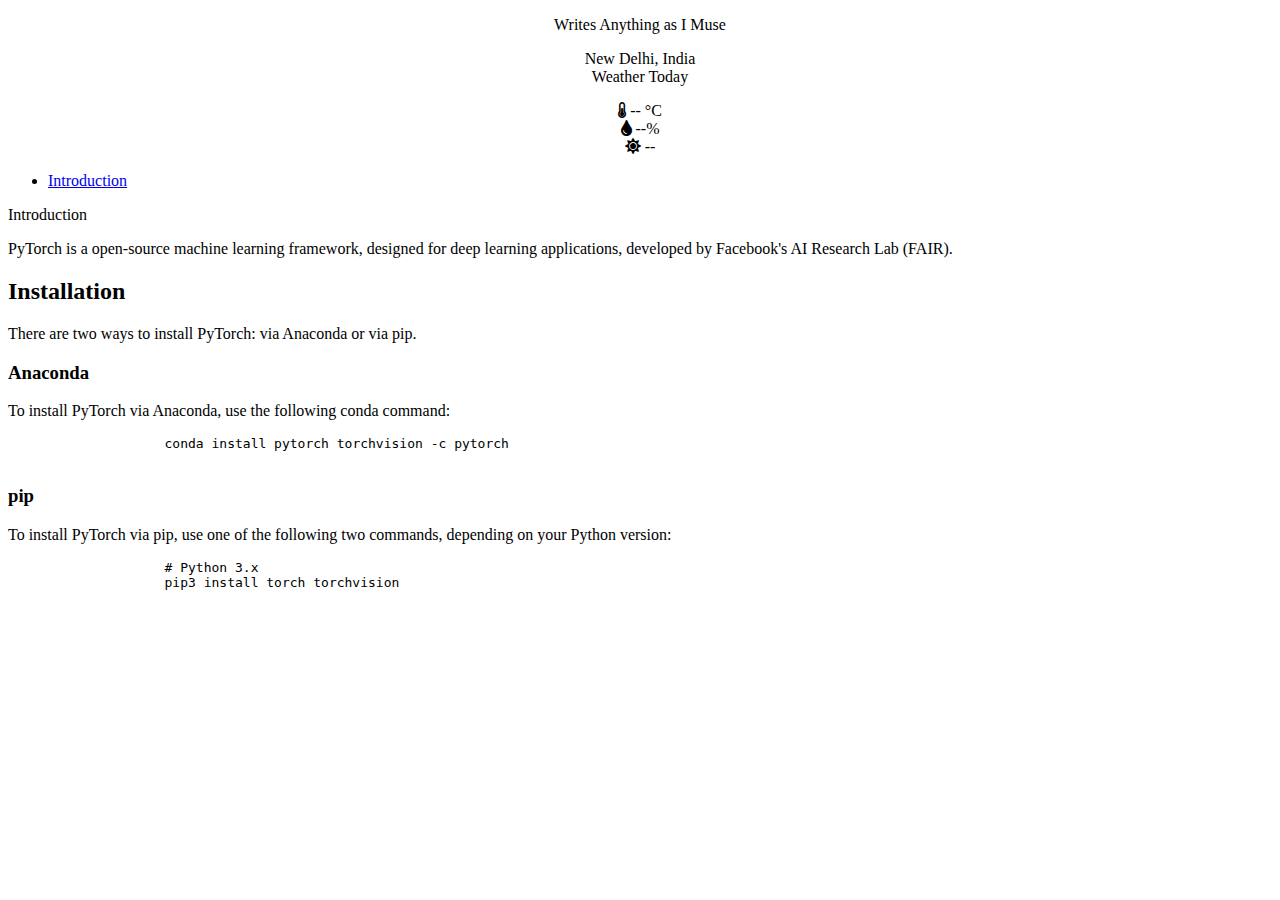
==== pytorch_framework/pytorch_framework.html @ c01683e1 "updates" ====
<!DOCTYPE html>  

<html>  
   <head> 
      <meta charset = "utf-8"> 
      <title>AMAR AGNIHOTRI's Diary</title> 
      <link rel="stylesheet" href="styles.css">
      <link rel="stylesheet" href="https://cdnjs.cloudflare.com/ajax/libs/font-awesome/5.15.3/css/all.min.css">
      <script src="src/js/weather.js"></script>
   </head> 
  
   <body> 
      <main id="main-doc">
      <nav id="navbar">
      <header roll="banner">
         <p align="center">Writes Anything as I Muse</p>
         <p align="center">New Delhi, India <br> Weather Today</p>
           <div align="center" id="weather-info">
             <div id="temperature">
               <i class="fas fa-thermometer-half"></i>
               <span id="temp-value">--</span> &deg;C
             </div>
             <div id="humidity">
               <i class="fas fa-tint"></i>
               <span id="humidity-value">--</span>%
             </div>
             <div id="weather-description">
               <i class="fas fa-sun"></i>
               <span id="weather-desc-value">--</span>
             </div>
           </div>
         </header>
      <ul>
        <li><a class="nav-link" href="#Introduction">Introduction</a></li>
      </ul>
    </nav>
      <article> 
         <section> 
            <p></p>
         </section> 
      </article> 
      <section class="main-section" id="Introduction">
        <header>Introduction</header>
        <article>
            <p>
            PyTorch is a open-source machine learning framework, designed for deep learning applications, developed by Facebook's AI Research Lab (FAIR). 
            </p>
            <h2>Installation</h2>
            <p>There are two ways to install PyTorch: via Anaconda or via pip.</p>
            <h3>Anaconda</h3>
                <p>To install PyTorch via Anaconda, use the following conda command:</p>
                <pre>
                    <code>conda install pytorch torchvision -c pytorch</code>
                </pre>
            <h3>pip</h3>
                <p>To install PyTorch via pip, use one of the following two commands, depending on your Python version:</p>
                <pre>
                    <code># Python 3.x
                    pip3 install torch torchvision</code>
                </pre>
        </article>
      </section>
      
      
      
      
      <aside> 
         <p></p> 
      </aside> 
   
      <footer> 
         <p></p> 
      </footer> 
    </main>
   </body> 
</html>
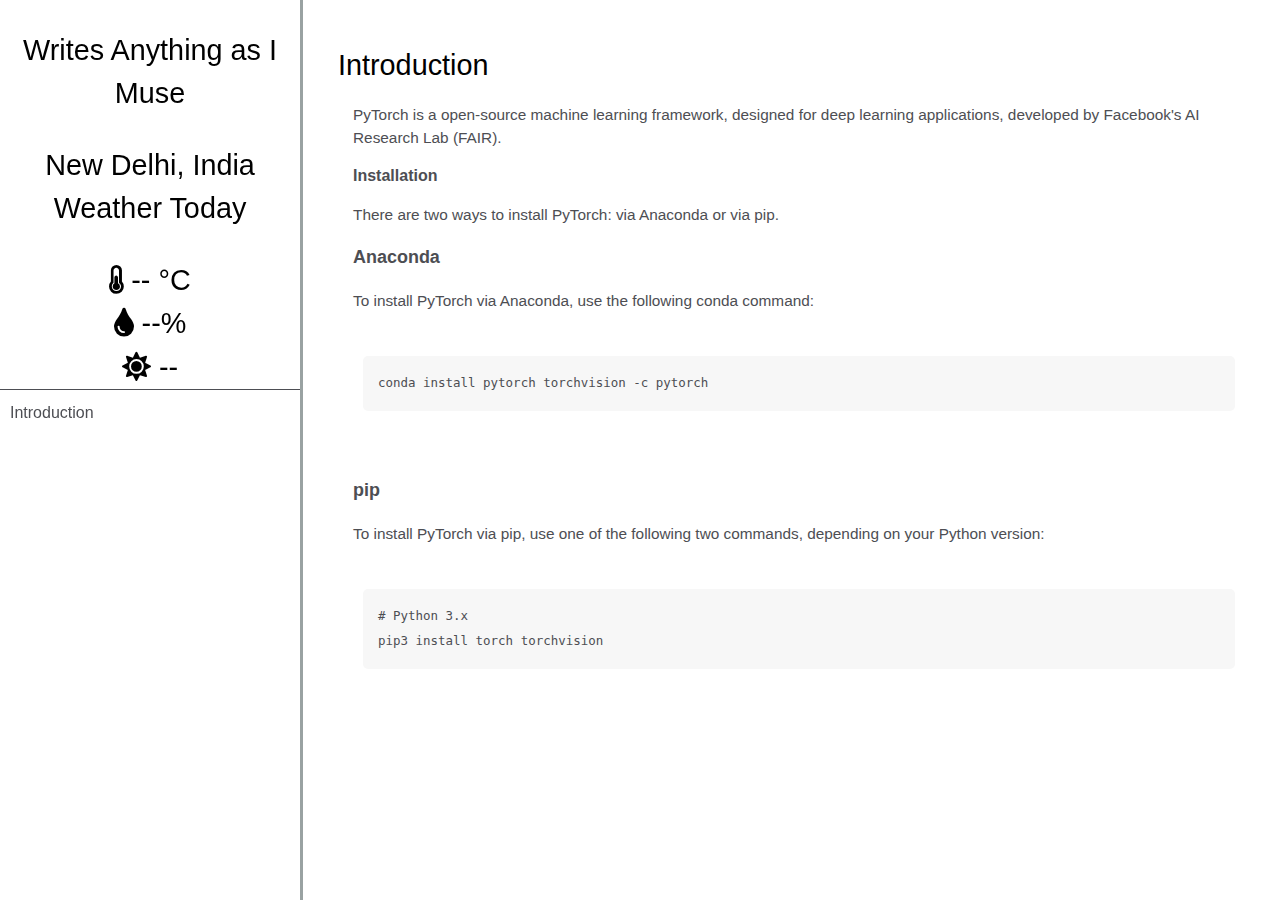
==== commit 07edd2ff: "updates" ====
--- a/pytorch_framework/pytorch_framework.html
+++ b/pytorch_framework/pytorch_framework.html
@@ -4,9 +4,9 @@
    <head> 
       <meta charset = "utf-8"> 
       <title>AMAR AGNIHOTRI's Diary</title> 
-      <link rel="stylesheet" href="styles.css">
+      <link rel="stylesheet" href="../styles.css">
       <link rel="stylesheet" href="https://cdnjs.cloudflare.com/ajax/libs/font-awesome/5.15.3/css/all.min.css">
-      <script src="src/js/weather.js"></script>
+      <script src="../src/js/weather.js"></script>
    </head> 
   
    <body> 
--- a/styles.css
+++ b/styles.css
@@ -0,0 +1,209 @@
+html,
+body {
+  min-width: 290px;
+  color: #4d4e53;
+  background-color: #ffffff;
+  font-family: 'Open Sans', Arial, sans-serif;
+  line-height: 1.5;
+  font-size:10 px;
+}
+
+#navbar {
+  position: fixed;
+  min-width: 290px;
+  top: 0px;
+  left: 0px;
+  width: 300px;
+  height: 100%;
+  border-right: solid;
+  border-color: rgba(0, 22, 22, 0.4);
+}
+
+header {
+  color: black;
+  margin: 10px;
+  text-align: center;
+  font-size: 1.8em;
+  font-weight: thin;
+}
+
+#main-doc header {
+  text-align: left;
+  margin: 0px;
+}
+
+#navbar ul {
+  height: 88%;
+  padding: 0;
+  overflow-y: auto;
+  overflow-x: hidden;
+}
+
+#navbar li {
+  color: #4d4e53;
+  border-top: 1px solid;
+  list-style: none;
+  position: relative;
+  width: 100%;
+}
+
+#navbar a {
+  display: block;
+  padding: 10px 10px;
+  color: #4d4e53;
+  text-decoration: none;
+  cursor: pointer;
+}
+
+#main-doc {
+  position: absolute;
+  margin-left: 310px;
+  padding: 20px;
+  margin-bottom: 110px;
+}
+
+section article {
+  color: #4d4e53;
+  margin: 15px;
+  font-size: 0.96em;
+}
+
+section li {
+  margin: 15px 0px 0px 20px;
+}
+
+code {
+  display: block;
+  text-align: left;
+  white-space: pre-line;
+  position: relative;
+  word-break: normal;
+  word-wrap: normal;
+  line-height: 2;
+  background-color: #f7f7f7;
+  padding: 15px;
+  margin: 10px;
+  border-radius: 5px;
+}
+
+@media only screen and (max-width: 815px) {
+  /* For mobile phones: */
+  #navbar ul {
+    border: 1px solid;
+    height: 207px;
+  }
+
+  #navbar {
+    background-color: white;
+    position: absolute;
+    top: 0;
+    padding: 0;
+    margin: 0;
+    width: 100%;
+    max-height: 275px;
+    border: none;
+    z-index: 1;
+    border-bottom: 2px solid;
+  }
+
+  #main-doc {
+    position: relative;
+    margin-left: 0px;
+    margin-top: 270px;
+  }
+}
+
+@media only screen and (max-width: 400px) {
+  #main-doc {
+    margin-left: -10px;
+  }
+
+  code {
+    margin-left: -20px;
+    width: 100%;
+    padding: 15px;
+    padding-left: 10px;
+    padding-right: 45px;
+    min-width: 233px;
+  }
+}
+
+h1 {
+  font-size: 1.25rem;
+  margin-bottom: 0;
+}
+
+@media () {
+  h1 {
+    font-size: 3.5rem;
+    line-height: 1.2;
+  }
+}
+
+h2 {
+  font-size: 1rem;
+}
+
+a {
+  color: #477ca7;
+}
+
+a:visited {
+  color: #74638f;
+}
+
+#main {
+  margin: 30px 8px;
+  padding: 15px;
+  border-radius: 5px;
+  background: #eee;
+}
+
+@media () {
+  #main {
+    margin: 0;
+  }
+}
+
+img {
+  width: 10%;
+  display: block;
+  height: auto;
+  margin: 0 auto;
+}
+
+#img-div {
+  padding: 10px;
+  margin: 0;
+}
+
+#img-caption {
+  margin: 15px 0 5px 0;
+}
+
+@media () {
+  #img-caption {
+    font-size: 1.4rem;
+  }
+}
+
+#headline {
+  margin: 50px 0;
+  text-align: center;
+}
+
+ul {
+  max-width: 550px;
+  margin: 0 auto 50px auto;
+  text-align: left;
+  line-height: 1.6;
+}
+
+
+
+blockquote {
+  font-style: italic;
+  max-width: 545px;
+  margin: 0 auto 50px auto;
+  text-align: left;
+}
